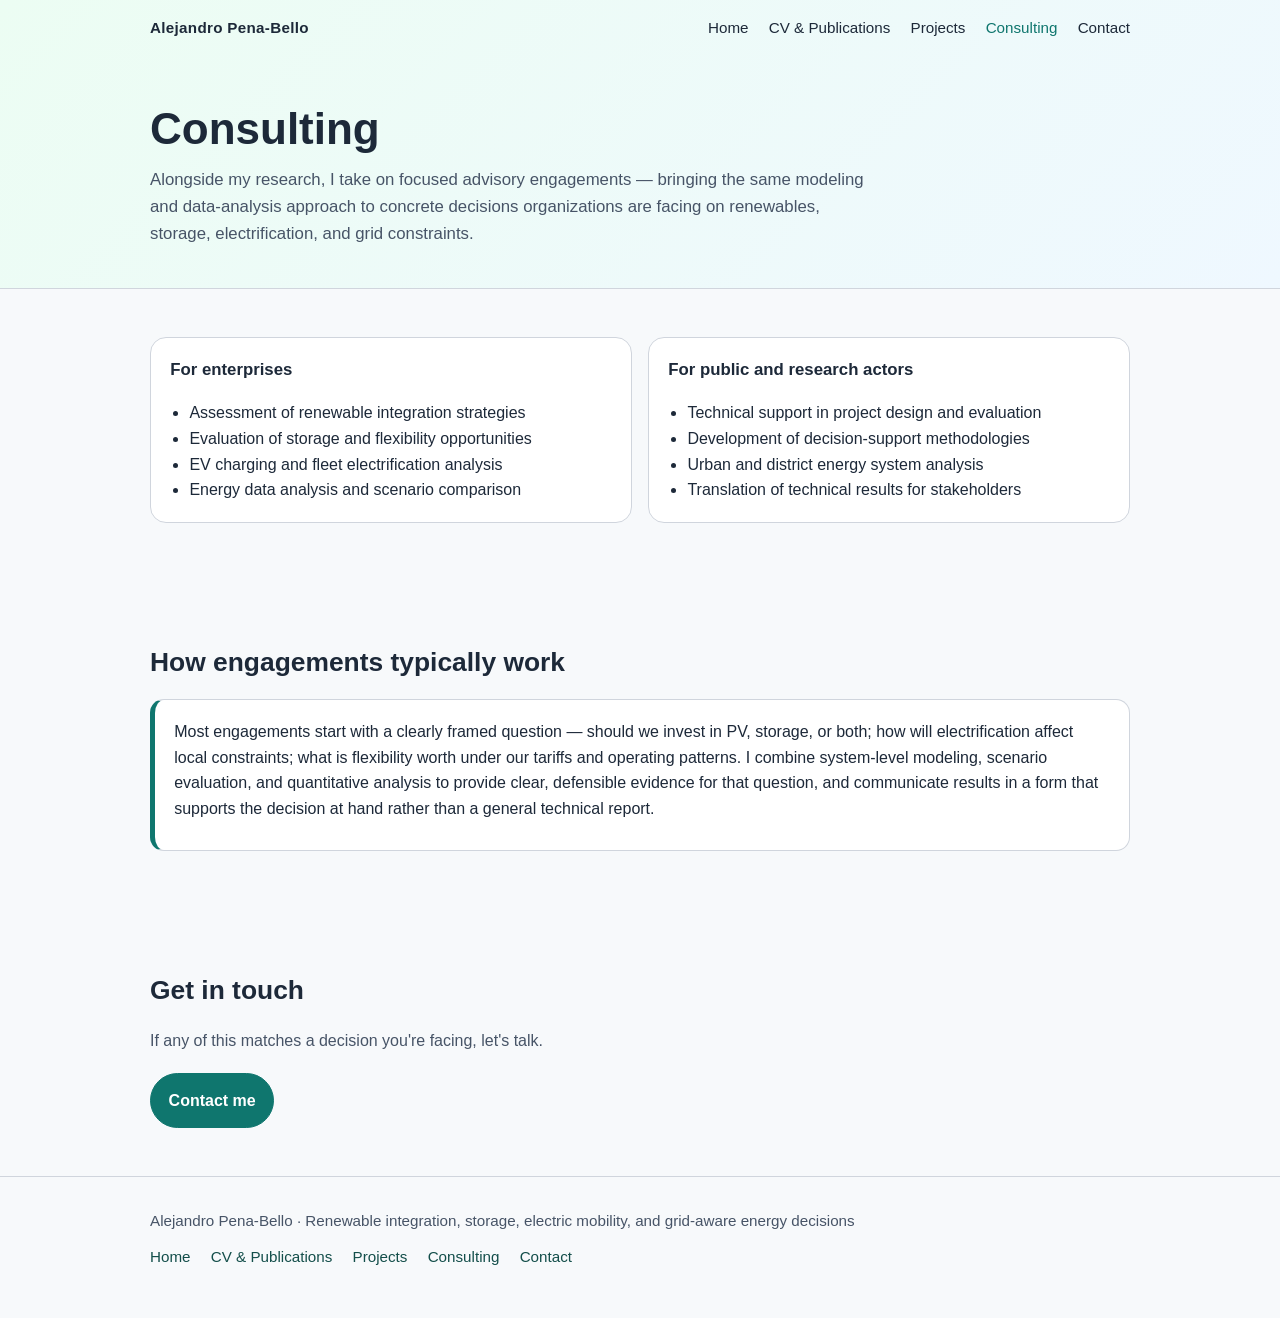
==== consulting.html @ 91a230e6 "Redesign site as multi-page researcher site with CV, projects, and consulting Splits the single home" ====
<!DOCTYPE html>
<html lang="en">
<head>
  <meta charset="UTF-8" />
  <meta name="viewport" content="width=device-width, initial-scale=1.0" />
  <title>Consulting | Alejandro Pena-Bello</title>
  <meta
    name="description"
    content="Advisory support on renewable integration, storage, EV charging, flexibility, and grid-aware energy decisions for enterprises and public actors."
  />
  <link rel="stylesheet" href="assets/styles.css" />
</head>
<body>
  <header>
    <div class="wrap">
      <nav>
        <a class="brand" href="index.html">Alejandro Pena-Bello</a>
        <div class="links">
          <a href="index.html">Home</a>
          <a href="cv.html">CV &amp; Publications</a>
          <a href="projects.html">Projects</a>
          <a href="consulting.html" class="active">Consulting</a>
          <a href="contact.html">Contact</a>
        </div>
      </nav>

      <div class="page-header">
        <h1>Consulting</h1>
        <p>
          Alongside my research, I take on focused advisory engagements &mdash; bringing the same
          modeling and data-analysis approach to concrete decisions organizations are facing on
          renewables, storage, electrification, and grid constraints.
        </p>
      </div>
    </div>
  </header>

  <main class="wrap">
    <section id="services">
      <div class="grid grid-2">
        <div class="card">
          <h3>For enterprises</h3>
          <ul>
            <li>Assessment of renewable integration strategies</li>
            <li>Evaluation of storage and flexibility opportunities</li>
            <li>EV charging and fleet electrification analysis</li>
            <li>Energy data analysis and scenario comparison</li>
          </ul>
        </div>
        <div class="card">
          <h3>For public and research actors</h3>
          <ul>
            <li>Technical support in project design and evaluation</li>
            <li>Development of decision-support methodologies</li>
            <li>Urban and district energy system analysis</li>
            <li>Translation of technical results for stakeholders</li>
          </ul>
        </div>
      </div>
    </section>

    <section id="approach">
      <h2>How engagements typically work</h2>
      <div class="highlight-box">
        <p>
          Most engagements start with a clearly framed question &mdash; should we invest in PV, storage,
          or both; how will electrification affect local constraints; what is flexibility worth under our
          tariffs and operating patterns. I combine system-level modeling, scenario evaluation, and
          quantitative analysis to provide clear, defensible evidence for that question, and communicate
          results in a form that supports the decision at hand rather than a general technical report.
        </p>
      </div>
    </section>

    <section id="cta">
      <h2>Get in touch</h2>
      <p class="intro">If any of this matches a decision you're facing, let's talk.</p>
      <div class="cta">
        <a class="btn primary" href="contact.html">Contact me</a>
      </div>
    </section>
  </main>

  <footer>
    <div class="wrap">
      <div>Alejandro Pena-Bello &middot; Renewable integration, storage, electric mobility, and grid-aware energy decisions</div>
      <div class="footer-nav">
        <a href="index.html">Home</a>
        <a href="cv.html">CV &amp; Publications</a>
        <a href="projects.html">Projects</a>
        <a href="consulting.html">Consulting</a>
        <a href="contact.html">Contact</a>
      </div>
    </div>
  </footer>
</body>
</html>
---- assets/styles.css ----
:root {
  --bg: #f7f9fb;
  --text: #1d2939;
  --muted: #475467;
  --line: #d0d5dd;
  --card: #ffffff;
  --accent: #0f766e;
  --accent-2: #134e4a;
  --max: 980px;
}
* { box-sizing: border-box; }
html { scroll-behavior: smooth; }
body {
  margin: 0;
  font-family: Arial, Helvetica, sans-serif;
  background: var(--bg);
  color: var(--text);
  line-height: 1.6;
}
.wrap {
  width: min(var(--max), calc(100% - 2rem));
  margin: 0 auto;
}
header {
  background: linear-gradient(135deg, #ecfdf3 0%, #eff8ff 100%);
  border-bottom: 1px solid var(--line);
}
nav {
  display: flex;
  justify-content: space-between;
  align-items: center;
  padding: 1rem 0;
  font-size: 0.95rem;
}
nav .links a {
  color: var(--text);
  text-decoration: none;
  margin-left: 1rem;
}
nav .links a:hover,
nav .links a.active {
  color: var(--accent);
}
.brand {
  font-weight: 700;
  letter-spacing: 0.02em;
  color: var(--text);
  text-decoration: none;
}

/* Home hero */
.hero {
  padding: 4.5rem 0 3.5rem;
}
.hero h1 {
  font-size: clamp(2rem, 5vw, 3.5rem);
  line-height: 1.1;
  margin: 0 0 1rem;
  max-width: 15ch;
}
.hero p {
  font-size: 1.1rem;
  max-width: 780px;
  color: var(--muted);
  margin: 0 0 1.5rem;
}

/* Subpage header (CV, Projects, Consulting, Contact) */
.page-header {
  padding: 3rem 0 2.5rem;
}
.page-header h1 {
  font-size: clamp(1.8rem, 4vw, 2.75rem);
  line-height: 1.15;
  margin: 0 0 0.75rem;
}
.page-header p {
  font-size: 1.05rem;
  max-width: 720px;
  color: var(--muted);
  margin: 0;
}

.cta {
  display: flex;
  gap: 0.9rem;
  flex-wrap: wrap;
}
.btn {
  display: inline-block;
  padding: 0.85rem 1.1rem;
  border-radius: 999px;
  text-decoration: none;
  border: 1px solid var(--accent);
  font-weight: 600;
  transition: 0.2s ease;
  cursor: pointer;
  font-size: 1rem;
  font-family: inherit;
}
.btn.primary {
  background: var(--accent);
  color: white;
}
.btn.primary:hover {
  background: var(--accent-2);
  border-color: var(--accent-2);
}
.btn.secondary {
  color: var(--accent-2);
  background: transparent;
}
.btn.secondary:hover {
  background: #ecfdf3;
}

section {
  padding: 3rem 0;
}
h2 {
  font-size: 1.65rem;
  margin-bottom: 1rem;
}
.intro {
  max-width: 760px;
  color: var(--muted);
  margin-bottom: 1.25rem;
}
.grid {
  display: grid;
  gap: 1rem;
}
.grid-3 {
  grid-template-columns: repeat(auto-fit, minmax(230px, 1fr));
}
.grid-2 {
  grid-template-columns: repeat(auto-fit, minmax(280px, 1fr));
}
.card {
  background: var(--card);
  border: 1px solid var(--line);
  border-radius: 16px;
  padding: 1.2rem;
}
.card h3 {
  margin-top: 0;
  font-size: 1.05rem;
}
.small {
  color: var(--muted);
  font-size: 0.95rem;
}
ul {
  padding-left: 1.2rem;
  margin: 0.6rem 0 0;
}
.project {
  padding-bottom: 1rem;
  border-bottom: 1px solid var(--line);
  margin-bottom: 1rem;
}
.project:last-child {
  border-bottom: none;
  margin-bottom: 0;
  padding-bottom: 0;
}
.highlight-box {
  background: #ffffff;
  border: 1px solid var(--line);
  border-left: 5px solid var(--accent);
  border-radius: 14px;
  padding: 1.2rem 1.2rem 1rem;
}
.highlight-box p {
  margin-top: 0;
  margin-bottom: 0.8rem;
}
.contact-list a,
.project a,
.card a,
footer a {
  color: var(--accent-2);
  text-decoration: none;
}
.contact-list a:hover,
.project a:hover,
.card a:hover,
footer a:hover {
  text-decoration: underline;
}

/* Links row (ORCID, Scholar, GitHub, LinkedIn) */
.links-row {
  display: flex;
  flex-wrap: wrap;
  gap: 0.6rem;
  margin: 1.25rem 0 0;
}
.pill {
  display: inline-block;
  padding: 0.45rem 0.9rem;
  border-radius: 999px;
  border: 1px solid var(--line);
  background: #ffffff;
  color: var(--accent-2);
  text-decoration: none;
  font-size: 0.9rem;
  font-weight: 600;
}
.pill:hover {
  border-color: var(--accent);
  background: #ecfdf3;
  text-decoration: none;
}

/* CV timeline entries */
.entry {
  margin-bottom: 1.5rem;
}
.entry:last-child {
  margin-bottom: 0;
}
.entry-head {
  display: flex;
  justify-content: space-between;
  gap: 1rem;
  flex-wrap: wrap;
  align-items: baseline;
  margin-bottom: 0.2rem;
}
.entry-head h3 {
  margin: 0;
  font-size: 1.05rem;
}
.entry-org {
  color: var(--muted);
  font-size: 0.92rem;
  white-space: nowrap;
}
.entry-date {
  color: var(--muted);
  font-size: 0.88rem;
  margin: 0 0 0.4rem;
}

/* Publications list */
.pub-list {
  list-style: none;
  padding: 0;
  margin: 0;
}
.pub-item {
  padding: 0.85rem 0;
  border-bottom: 1px solid var(--line);
}
.pub-item:last-child {
  border-bottom: none;
}
.pub-title {
  font-weight: 600;
  margin: 0 0 0.2rem;
}
.pub-meta {
  color: var(--muted);
  font-size: 0.9rem;
}

/* Project cards */
.badge {
  display: inline-block;
  padding: 0.2rem 0.6rem;
  border-radius: 999px;
  background: #eff8ff;
  border: 1px solid var(--line);
  color: var(--muted);
  font-size: 0.78rem;
  font-weight: 600;
  margin-bottom: 0.6rem;
}
.tech-tags {
  display: flex;
  flex-wrap: wrap;
  gap: 0.4rem;
  margin: 0.8rem 0;
}
.tech-tags span {
  background: #f2f4f7;
  border-radius: 6px;
  padding: 0.2rem 0.5rem;
  font-size: 0.8rem;
  color: var(--muted);
}
.project-card .cta {
  margin-top: 0.9rem;
}

/* Contact form */
form.contact-form {
  display: grid;
  gap: 1rem;
  max-width: 560px;
}
form.contact-form label {
  display: block;
  font-weight: 600;
  font-size: 0.9rem;
  margin-bottom: 0.35rem;
}
form.contact-form input,
form.contact-form textarea {
  width: 100%;
  padding: 0.7rem 0.85rem;
  border: 1px solid var(--line);
  border-radius: 10px;
  font: inherit;
  color: var(--text);
  background: #ffffff;
}
form.contact-form input:focus,
form.contact-form textarea:focus {
  outline: 2px solid var(--accent);
  outline-offset: 1px;
}
form.contact-form textarea {
  resize: vertical;
  min-height: 140px;
}
.form-note {
  color: var(--muted);
  font-size: 0.88rem;
  margin-top: 0.5rem;
}

footer {
  border-top: 1px solid var(--line);
  padding: 2rem 0 3rem;
  color: var(--muted);
  font-size: 0.95rem;
}
footer .footer-nav {
  margin-top: 0.75rem;
}
footer .footer-nav a {
  margin-right: 1rem;
}

@media (max-width: 640px) {
  nav {
    flex-direction: column;
    align-items: flex-start;
    gap: 0.5rem;
  }
  nav .links a {
    margin-left: 0;
    margin-right: 1rem;
  }
  .entry-head {
    flex-direction: column;
    gap: 0.15rem;
  }
}
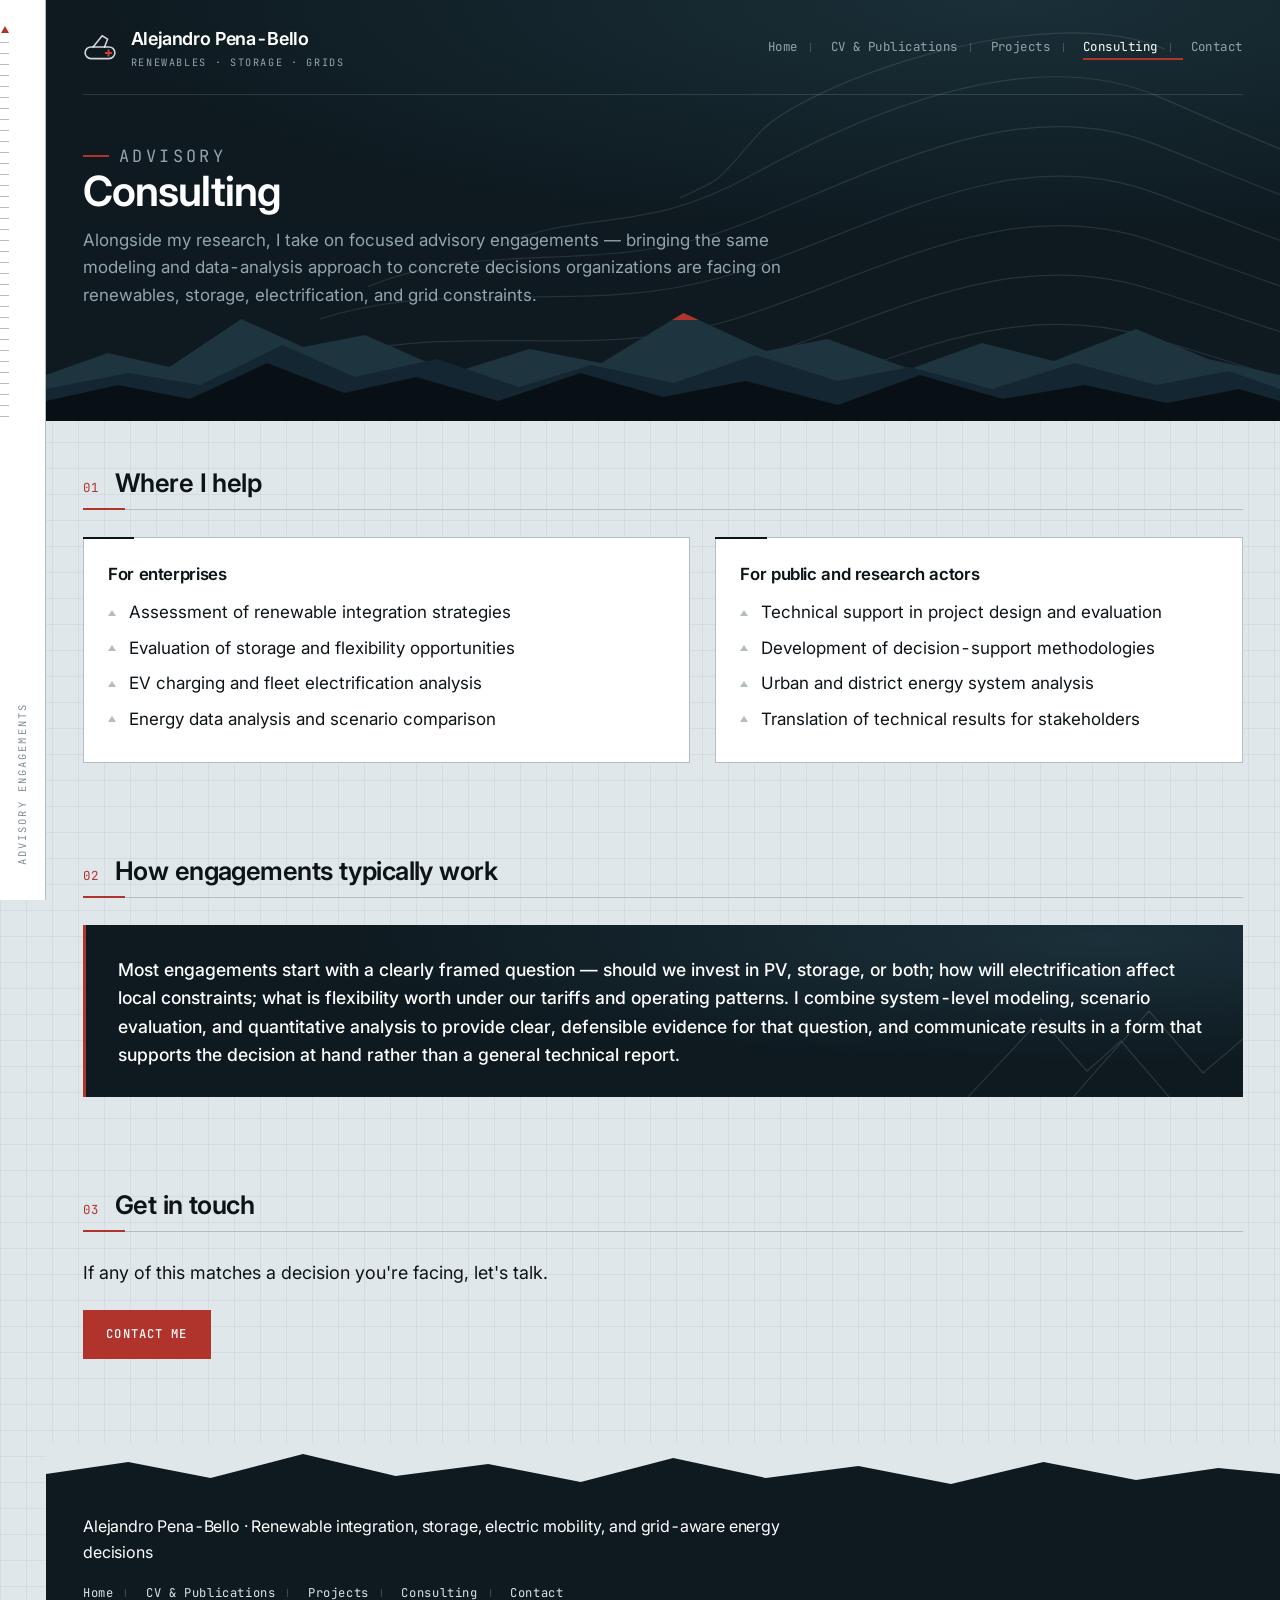
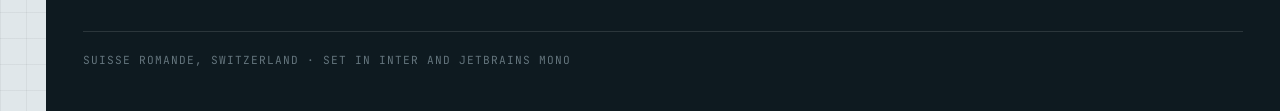
==== commit 53f962d9: "Add folded-tool favicon and document the design system Draw the Swiss army knife brand mark as a fil" ====
--- a/consulting.html
+++ b/consulting.html
@@ -8,13 +8,31 @@
     name="description"
     content="Advisory support on renewable integration, storage, EV charging, flexibility, and grid-aware energy decisions for enterprises and public actors."
   />
+  <link rel="icon" type="image/svg+xml" href="assets/favicon.svg" />
+  <link rel="apple-touch-icon" href="assets/favicon.svg" />
+  <meta name="theme-color" content="#0e1a20" />
+  <link rel="preconnect" href="https://fonts.googleapis.com" />
+  <link rel="preconnect" href="https://fonts.gstatic.com" crossorigin />
+  <link href="https://fonts.googleapis.com/css2?family=Inter:wght@400;500;600;700&family=JetBrains+Mono:wght@400;500&display=swap" rel="stylesheet" />
   <link rel="stylesheet" href="assets/styles.css" />
 </head>
 <body>
+  <div class="rail" aria-hidden="true"><span>Advisory engagements</span></div>
+
   <header>
     <div class="wrap">
       <nav>
-        <a class="brand" href="index.html">Alejandro Pena-Bello</a>
+        <a class="brand" href="index.html">
+          <svg class="mark" viewBox="0 0 32 32" aria-hidden="true" focusable="false">
+            <rect x="2" y="15" width="28" height="11" rx="5.5" />
+            <path d="M9.5 15 18 4.5l5.2 3.1L20.3 15" />
+            <path class="mark-cross" d="M24 18.1v5.2M21.4 20.7h5.2" />
+          </svg>
+          <span class="brand-text">
+            <span class="brand-name">Alejandro Pena-Bello</span>
+            <span class="brand-tag">Renewables &middot; Storage &middot; Grids</span>
+          </span>
+        </a>
         <div class="links">
           <a href="index.html">Home</a>
           <a href="cv.html">CV &amp; Publications</a>
@@ -25,6 +43,7 @@
       </nav>
 
       <div class="page-header">
+        <p class="eyebrow">Advisory</p>
         <h1>Consulting</h1>
         <p>
           Alongside my research, I take on focused advisory engagements &mdash; bringing the same
@@ -37,6 +56,10 @@
 
   <main class="wrap">
     <section id="services">
+      <div class="section-head">
+        <span class="section-num">01</span>
+        <h2>Where I help</h2>
+      </div>
       <div class="grid grid-2">
         <div class="card">
           <h3>For enterprises</h3>
@@ -60,7 +83,10 @@
     </section>
 
     <section id="approach">
-      <h2>How engagements typically work</h2>
+      <div class="section-head">
+        <span class="section-num">02</span>
+        <h2>How engagements typically work</h2>
+      </div>
       <div class="highlight-box">
         <p>
           Most engagements start with a clearly framed question &mdash; should we invest in PV, storage,
@@ -73,8 +99,11 @@
     </section>
 
     <section id="cta">
-      <h2>Get in touch</h2>
-      <p class="intro">If any of this matches a decision you're facing, let's talk.</p>
+      <div class="section-head">
+        <span class="section-num">03</span>
+        <h2>Get in touch</h2>
+      </div>
+      <p class="lede">If any of this matches a decision you're facing, let's talk.</p>
       <div class="cta">
         <a class="btn primary" href="contact.html">Contact me</a>
       </div>
@@ -91,6 +120,7 @@
         <a href="consulting.html">Consulting</a>
         <a href="contact.html">Contact</a>
       </div>
+      <div class="colophon">Suisse romande, Switzerland &middot; Set in Inter and JetBrains Mono</div>
     </div>
   </footer>
 </body>
--- a/assets/styles.css
+++ b/assets/styles.css
@@ -1,224 +1,713 @@
+/* ---------------------------------------------------------------
+   Alejandro Pena-Bello — Swiss-engineering identity
+   Alpine night masthead with a ridgeline, graph-paper ground,
+   document sheets, and a single red signal used sparingly.
+----------------------------------------------------------------- */
+
 :root {
-  --bg: #f7f9fb;
-  --text: #1d2939;
-  --muted: #475467;
-  --line: #d0d5dd;
-  --card: #ffffff;
-  --accent: #0f766e;
-  --accent-2: #134e4a;
-  --max: 980px;
-}
+  --night: #0e1a20;
+  --night-2: #16262e;
+  --night-3: #091116;
+  --ground: #e0e7ea;
+  --panel: #ffffff;
+  --panel-alt: #d5dee2;
+  --ink: #0d1418;
+  --ink-soft: #55636b;
+  --ink-faint: #808f97;
+  --line: #d5dcdf;
+  --line-strong: #b3bec4;
+  --slate: #1d4e5c;
+  --slate-deep: #123844;
+  --slate-tint: #e0ebee;
+  --red: #b0342c;
+  --red-deep: #8c2620;
+  --red-bright: #c9403a;
+  --on-night: #dbe4e8;
+  --on-night-soft: #93a5ad;
+  --max: 1160px;
+  --measure: 68ch;
+  --sans: "Inter", "Helvetica Neue", "Segoe UI", Arial, sans-serif;
+  --mono: "JetBrains Mono", "IBM Plex Mono", Consolas, monospace;
+  --rail-w: 46px;
+  --grid: 26px;
+}
+
 * { box-sizing: border-box; }
 html { scroll-behavior: smooth; }
+
 body {
   margin: 0;
-  font-family: Arial, Helvetica, sans-serif;
-  background: var(--bg);
-  color: var(--text);
+  font-family: var(--sans);
+  background-color: var(--ground);
+  /* graph paper: engineering drawing ground */
+  background-image:
+    linear-gradient(to right, rgba(13, 20, 24, 0.05) 1px, transparent 1px),
+    linear-gradient(to bottom, rgba(13, 20, 24, 0.05) 1px, transparent 1px);
+  background-size: var(--grid) var(--grid);
+  color: var(--ink);
+  line-height: 1.62;
+  font-size: 17px;
+  -webkit-font-smoothing: antialiased;
+  font-feature-settings: "tnum" 1;
+}
+
+::selection { background: var(--red); color: #fff; }
+
+a { color: var(--slate); }
+
+.wrap {
+  width: min(var(--max), calc(100% - 2.5rem));
+  margin: 0 auto;
+}
+
+/* ---------- decorative fixed rail ---------- */
+.rail { display: none; }
+@media (min-width: 980px) {
+  .rail {
+    display: flex;
+    align-items: flex-end;
+    justify-content: center;
+    position: fixed;
+    top: 0;
+    left: 0;
+    width: var(--rail-w);
+    height: 100vh;
+    border-right: 1px solid var(--line-strong);
+    background: var(--panel);
+    z-index: 40;
+    padding-bottom: 2.2rem;
+  }
+  .rail span {
+    writing-mode: vertical-rl;
+    transform: rotate(180deg);
+    font-family: var(--mono);
+    font-size: 0.66rem;
+    letter-spacing: 0.2em;
+    text-transform: uppercase;
+    color: var(--ink-faint);
+    white-space: nowrap;
+  }
+  /* altitude ticks: a survey staff running up the rail */
+  .rail::before {
+    content: "";
+    position: absolute;
+    top: 2.6rem;
+    left: 0;
+    width: 9px;
+    height: 42vh;
+    background-image: linear-gradient(to bottom, var(--line-strong) 1px, transparent 1px);
+    background-size: 100% 11px;
+  }
+  /* the summit mark at the top of the scale */
+  .rail::after {
+    content: "";
+    position: absolute;
+    top: 1.6rem;
+    left: 1px;
+    width: 0;
+    height: 0;
+    border-left: 4px solid transparent;
+    border-right: 4px solid transparent;
+    border-bottom: 7px solid var(--red);
+  }
+  body { margin-left: var(--rail-w); }
+}
+
+/* ---------- headings & type primitives ---------- */
+h1, h2, h3 {
+  font-family: var(--sans);
+  font-weight: 620;
+  color: var(--ink);
+  letter-spacing: -0.022em;
+}
+h1 { line-height: 1.02; }
+h2 { line-height: 1.14; }
+
+.eyebrow {
+  font-family: var(--mono);
+  font-size: 0.72rem;
+  letter-spacing: 0.2em;
+  text-transform: uppercase;
+  color: var(--ink-faint);
+  margin: 0 0 1rem;
+  display: flex;
+  align-items: center;
+  gap: 0.65rem;
+}
+.eyebrow::before {
+  content: "";
+  display: inline-block;
+  width: 1.6rem;
+  height: 2px;
+  background: var(--red);
+}
+
+.section-head {
+  display: flex;
+  align-items: baseline;
+  gap: 1rem;
+  border-bottom: 1px solid var(--line-strong);
+  padding-bottom: 0.7rem;
+  margin-bottom: 1.7rem;
+  position: relative;
+}
+/* red tick riding the section rule */
+.section-head::after {
+  content: "";
+  position: absolute;
+  left: 0;
+  bottom: -1px;
+  width: 2.6rem;
+  height: 2px;
+  background: var(--red);
+}
+.section-head h2 { margin: 0; font-size: 1.6rem; }
+.section-num {
+  font-family: var(--mono);
+  font-size: 0.78rem;
+  color: var(--red);
+  letter-spacing: 0.08em;
+}
+
+.intro, .lede {
+  max-width: var(--measure);
+  color: var(--ink-soft);
+  margin-bottom: 1.4rem;
+}
+.lede {
+  font-size: 1.12rem;
   line-height: 1.6;
-}
-.wrap {
-  width: min(var(--max), calc(100% - 2rem));
-  margin: 0 auto;
-}
+  color: var(--ink);
+  font-weight: 400;
+}
+
+.dropcap::first-letter {
+  font-size: 2.9rem;
+  font-weight: 640;
+  float: left;
+  line-height: 0.82;
+  margin: 0.1em 0.12em 0 0;
+  color: var(--red);
+  letter-spacing: -0.03em;
+}
+
+/* =================================================================
+   MASTHEAD — alpine night, contours, ridgeline
+   ================================================================= */
 header {
-  background: linear-gradient(135deg, #ecfdf3 0%, #eff8ff 100%);
-  border-bottom: 1px solid var(--line);
-}
+  position: relative;
+  isolation: isolate;
+  background: var(--night);
+  background-image: radial-gradient(120% 90% at 78% 0%, #1a2f38 0%, var(--night) 62%);
+  color: var(--on-night);
+  overflow: hidden;
+  padding-bottom: 5rem;
+}
+/* survey contours drifting through the sky */
+header::before {
+  content: "";
+  position: absolute;
+  inset: 0;
+  z-index: 0;
+  pointer-events: none;
+  background-image: url("data:image/svg+xml,%3Csvg xmlns='http://www.w3.org/2000/svg' width='900' height='440' viewBox='0 0 900 440'%3E%3Cg fill='none' stroke='%23ffffff' stroke-width='1' stroke-opacity='0.10'%3E%3Cpath d='M-20 400C120 356 210 402 330 372S560 268 690 306 880 372 920 350'/%3E%3Cpath d='M-20 366C110 320 214 366 336 332S566 226 692 266 882 336 920 314'/%3E%3Cpath d='M-20 332C104 286 218 330 342 292S572 184 694 226 884 300 920 278'/%3E%3Cpath d='M-20 298C100 250 222 294 348 252S578 142 696 186 886 264 920 242'/%3E%3Cpath d='M40 264C140 222 236 258 352 212S584 100 698 146 888 228 920 206'/%3E%3Cpath d='M150 230C220 198 268 222 358 172S590 58 700 106 890 192 920 170'/%3E%3Cpath d='M300 190C340 172 330 176 366 136S600 22 704 66'/%3E%3C/g%3E%3C/svg%3E");
+  background-position: right -120px top -30px;
+  background-repeat: no-repeat;
+  background-size: 1080px auto;
+}
+/* the ridgeline: two ranges, near one darker, one red summit beacon */
+header::after {
+  content: "";
+  position: absolute;
+  left: 0;
+  right: 0;
+  bottom: 0;
+  height: 132px;
+  z-index: 1;
+  pointer-events: none;
+  background-image: url("data:image/svg+xml,%3Csvg xmlns='http://www.w3.org/2000/svg' width='1200' height='132' viewBox='0 0 1200 132' preserveAspectRatio='none'%3E%3Cpath fill='%231e343f' d='M0 86 60 64 120 78 190 30 250 58 310 46 395 84 470 60 540 74 620 24 700 62 760 50 840 80 910 54 980 72 1060 40 1130 70 1200 86V132H0Z'/%3E%3Cpath fill='%23b0342c' d='M620 24 634.7 31H608.8Z'/%3E%3Cpath fill='%23142631' d='M0 100 80 84 150 96 230 56 300 88 380 70 460 98 530 76 610 94 690 66 770 92 840 78 920 100 1000 74 1080 96 1150 82 1200 100V132H0Z'/%3E%3Cpath fill='%23081015' d='M0 112 70 96 140 110 215 74 290 104 360 88 440 112 520 84 600 108 680 92 770 116 850 86 930 110 1010 96 1090 114 1160 100 1200 112V132H0Z'/%3E%3C/svg%3E");
+  background-repeat: no-repeat;
+  background-position: left bottom;
+  background-size: 100% 132px;
+}
+header > .wrap { position: relative; z-index: 2; }
+
+header h1, header h2, header h3 { color: #fff; }
+header .eyebrow { color: var(--on-night-soft); }
+header .lede { color: var(--on-night); }
+header .page-header p { color: var(--on-night-soft); }
+
 nav {
   display: flex;
   justify-content: space-between;
   align-items: center;
-  padding: 1rem 0;
-  font-size: 0.95rem;
+  flex-wrap: wrap;
+  gap: 1rem;
+  padding: 1.5rem 0 1.4rem;
+  border-bottom: 1px solid rgba(255, 255, 255, 0.13);
+}
+.brand {
+  text-decoration: none;
+  color: #fff;
+  display: flex;
+  align-items: center;
+  gap: 0.85rem;
+}
+.brand-text { display: flex; flex-direction: column; gap: 0.1rem; }
+.brand-name {
+  font-size: 1.12rem;
+  font-weight: 620;
+  letter-spacing: -0.02em;
+}
+.brand-tag {
+  font-family: var(--mono);
+  font-size: 0.64rem;
+  letter-spacing: 0.16em;
+  text-transform: uppercase;
+  color: var(--on-night-soft);
+}
+
+/* the folded-tool mark */
+.mark {
+  width: 34px;
+  height: 34px;
+  flex: none;
+  fill: none;
+  stroke: rgba(255, 255, 255, 0.82);
+  stroke-width: 1.5;
+  stroke-linecap: round;
+  stroke-linejoin: round;
+  transition: transform 0.3s cubic-bezier(0.2, 0.8, 0.3, 1), stroke 0.2s ease;
+}
+.mark .mark-cross { stroke: var(--red-bright); stroke-width: 1.9; }
+.brand:hover .mark { stroke: #fff; transform: rotate(-8deg) scale(1.04); }
+
+nav .links {
+  font-family: var(--mono);
+  font-size: 0.78rem;
+  letter-spacing: 0.04em;
 }
 nav .links a {
-  color: var(--text);
+  color: var(--on-night-soft);
   text-decoration: none;
-  margin-left: 1rem;
-}
-nav .links a:hover,
+  padding: 0.15rem 0;
+  border-bottom: 2px solid transparent;
+  transition: color 0.15s ease, border-color 0.15s ease;
+}
+nav .links a:not(:last-child)::after {
+  content: "";
+  display: inline-block;
+  width: 1px;
+  height: 0.7em;
+  background: rgba(255, 255, 255, 0.2);
+  margin: 0 0.75rem -0.05em;
+}
+nav .links a:hover { color: #fff; }
 nav .links a.active {
-  color: var(--accent);
-}
-.brand {
-  font-weight: 700;
-  letter-spacing: 0.02em;
-  color: var(--text);
+  color: #fff;
+  border-bottom-color: var(--red);
+}
+
+/* ---------- home hero ---------- */
+.hero {
+  padding: 3.6rem 0 2.4rem;
+  display: grid;
+  grid-template-columns: 1fr;
+  gap: 2.5rem;
+  align-items: start;
+}
+@media (min-width: 860px) {
+  .hero { grid-template-columns: 1.55fr 0.9fr; }
+}
+.hero h1 {
+  font-size: clamp(2.15rem, 4.8vw, 3.3rem);
+  margin: 0 0 1.1rem;
+  max-width: 17ch;
+}
+.hero-main .lede { margin-bottom: 1.9rem; }
+
+/* instrument panel on the night ground */
+.hero-aside {
+  position: relative;
+  background: rgba(255, 255, 255, 0.045);
+  border: 1px solid rgba(255, 255, 255, 0.16);
+  padding: 1.6rem 1.6rem 1.4rem;
+  backdrop-filter: blur(2px);
+}
+.hero-aside::before,
+.hero-aside::after {
+  content: "";
+  position: absolute;
+  width: 11px;
+  height: 11px;
+  border: 1px solid var(--red);
+}
+.hero-aside::before { top: -6px; left: -6px; border-right: none; border-bottom: none; }
+.hero-aside::after { bottom: -6px; right: -6px; border-left: none; border-top: none; }
+
+/* the pin is a survey crosshair */
+.pin {
+  position: absolute;
+  top: -9px;
+  right: 1.5rem;
+  width: 18px;
+  height: 18px;
+  border: 1px solid rgba(255, 255, 255, 0.35);
+  border-radius: 50%;
+  background: var(--night);
+}
+.pin::before,
+.pin::after {
+  content: "";
+  position: absolute;
+  background: rgba(255, 255, 255, 0.5);
+}
+.pin::before { left: 50%; top: 2px; bottom: 2px; width: 1px; transform: translateX(-50%); }
+.pin::after { top: 50%; left: 2px; right: 2px; height: 1px; transform: translateY(-50%); }
+
+.hero-aside h2 {
+  font-family: var(--mono);
+  font-size: 0.68rem;
+  letter-spacing: 0.18em;
+  text-transform: uppercase;
+  color: var(--on-night-soft) !important;
+  margin: 0 0 1.1rem;
+  font-weight: 500;
+}
+.hero-aside dl { margin: 0; }
+.hero-aside dl > div {
+  border-top: 1px solid rgba(255, 255, 255, 0.12);
+  padding: 0.7rem 0;
+}
+.hero-aside dl > div:first-of-type { border-top: none; padding-top: 0; }
+.hero-aside dt {
+  font-family: var(--mono);
+  font-size: 0.64rem;
+  letter-spacing: 0.11em;
+  text-transform: uppercase;
+  color: var(--on-night-soft);
+  margin: 0 0 0.25rem;
+}
+.hero-aside dd {
+  margin: 0;
+  font-size: 0.94rem;
+  color: #fff;
+}
+.aside-link {
+  display: inline-block;
+  margin-top: 1.2rem;
+  font-family: var(--mono);
+  font-size: 0.72rem;
+  letter-spacing: 0.06em;
+  color: #fff;
   text-decoration: none;
-}
-
-/* Home hero */
-.hero {
-  padding: 4.5rem 0 3.5rem;
-}
-.hero h1 {
-  font-size: clamp(2rem, 5vw, 3.5rem);
-  line-height: 1.1;
-  margin: 0 0 1rem;
-  max-width: 15ch;
-}
-.hero p {
-  font-size: 1.1rem;
-  max-width: 780px;
-  color: var(--muted);
-  margin: 0 0 1.5rem;
-}
-
-/* Subpage header (CV, Projects, Consulting, Contact) */
-.page-header {
-  padding: 3rem 0 2.5rem;
-}
+  border-bottom: 1px solid var(--red);
+  transition: color 0.15s ease;
+}
+.aside-link:hover { color: var(--red-bright); }
+
+/* ---------- subpage headers ---------- */
+.page-header { padding: 3rem 0 2rem; max-width: 46rem; }
 .page-header h1 {
-  font-size: clamp(1.8rem, 4vw, 2.75rem);
-  line-height: 1.15;
-  margin: 0 0 0.75rem;
+  font-size: clamp(1.95rem, 4.2vw, 2.6rem);
+  margin: 0 0 0.9rem;
 }
 .page-header p {
-  font-size: 1.05rem;
-  max-width: 720px;
-  color: var(--muted);
+  font-size: 1.06rem;
+  max-width: var(--measure);
   margin: 0;
 }
 
-.cta {
-  display: flex;
-  gap: 0.9rem;
-  flex-wrap: wrap;
-}
-.btn {
-  display: inline-block;
-  padding: 0.85rem 1.1rem;
-  border-radius: 999px;
-  text-decoration: none;
-  border: 1px solid var(--accent);
-  font-weight: 600;
-  transition: 0.2s ease;
-  cursor: pointer;
-  font-size: 1rem;
-  font-family: inherit;
-}
-.btn.primary {
-  background: var(--accent);
-  color: white;
-}
-.btn.primary:hover {
-  background: var(--accent-2);
-  border-color: var(--accent-2);
-}
-.btn.secondary {
-  color: var(--accent-2);
-  background: transparent;
-}
-.btn.secondary:hover {
-  background: #ecfdf3;
-}
-
-section {
-  padding: 3rem 0;
-}
-h2 {
-  font-size: 1.65rem;
-  margin-bottom: 1rem;
-}
-.intro {
-  max-width: 760px;
-  color: var(--muted);
-  margin-bottom: 1.25rem;
-}
-.grid {
-  display: grid;
-  gap: 1rem;
-}
-.grid-3 {
-  grid-template-columns: repeat(auto-fit, minmax(230px, 1fr));
-}
-.grid-2 {
-  grid-template-columns: repeat(auto-fit, minmax(280px, 1fr));
-}
-.card {
-  background: var(--card);
-  border: 1px solid var(--line);
-  border-radius: 16px;
-  padding: 1.2rem;
-}
-.card h3 {
-  margin-top: 0;
-  font-size: 1.05rem;
-}
-.small {
-  color: var(--muted);
-  font-size: 0.95rem;
-}
-ul {
-  padding-left: 1.2rem;
-  margin: 0.6rem 0 0;
-}
-.project {
-  padding-bottom: 1rem;
-  border-bottom: 1px solid var(--line);
-  margin-bottom: 1rem;
-}
-.project:last-child {
-  border-bottom: none;
-  margin-bottom: 0;
-  padding-bottom: 0;
-}
-.highlight-box {
-  background: #ffffff;
-  border: 1px solid var(--line);
-  border-left: 5px solid var(--accent);
-  border-radius: 14px;
-  padding: 1.2rem 1.2rem 1rem;
-}
-.highlight-box p {
-  margin-top: 0;
-  margin-bottom: 0.8rem;
-}
-.contact-list a,
-.project a,
-.card a,
-footer a {
-  color: var(--accent-2);
-  text-decoration: none;
-}
-.contact-list a:hover,
-.project a:hover,
-.card a:hover,
-footer a:hover {
-  text-decoration: underline;
-}
-
-/* Links row (ORCID, Scholar, GitHub, LinkedIn) */
+/* links row / tag pills */
 .links-row {
   display: flex;
   flex-wrap: wrap;
   gap: 0.6rem;
-  margin: 1.25rem 0 0;
+  margin: 1.4rem 0 0;
 }
 .pill {
   display: inline-block;
-  padding: 0.45rem 0.9rem;
-  border-radius: 999px;
-  border: 1px solid var(--line);
-  background: #ffffff;
-  color: var(--accent-2);
+  padding: 0.35rem 0.75rem;
+  border: 1px solid var(--line-strong);
+  background: var(--panel);
+  color: var(--ink-soft);
   text-decoration: none;
-  font-size: 0.9rem;
-  font-weight: 600;
+  font-family: var(--mono);
+  font-size: 0.72rem;
+  letter-spacing: 0.07em;
+  text-transform: uppercase;
+  transition: border-color 0.15s ease, color 0.15s ease, transform 0.15s ease;
 }
 .pill:hover {
-  border-color: var(--accent);
-  background: #ecfdf3;
+  border-color: var(--red);
+  color: var(--red);
+  transform: translateY(-1px);
+}
+header .pill {
+  background: rgba(255, 255, 255, 0.05);
+  border-color: rgba(255, 255, 255, 0.24);
+  color: var(--on-night);
+}
+header .pill:hover { border-color: var(--red-bright); color: #fff; }
+
+/* ---------- buttons ---------- */
+.cta { display: flex; gap: 1.2rem; flex-wrap: wrap; align-items: center; }
+.btn {
+  display: inline-block;
   text-decoration: none;
-}
-
-/* CV timeline entries */
+  font-family: var(--mono);
+  font-size: 0.76rem;
+  letter-spacing: 0.09em;
+  text-transform: uppercase;
+  cursor: pointer;
+  font-weight: 500;
+  transition: background-color 0.18s ease, color 0.18s ease, border-color 0.18s ease, transform 0.18s ease;
+  border-radius: 0;
+}
+.btn.primary {
+  background: var(--red);
+  color: #fff;
+  border: 1px solid var(--red);
+  padding: 0.85rem 1.4rem;
+}
+.btn.primary:hover {
+  background: var(--red-deep);
+  border-color: var(--red-deep);
+  transform: translateY(-2px);
+}
+.btn.secondary {
+  background: transparent;
+  color: var(--ink);
+  border: none;
+  border-bottom: 1px solid var(--line-strong);
+  padding: 0.4rem 0.05rem;
+}
+.btn.secondary:hover {
+  color: var(--red);
+  border-color: var(--red);
+  transform: translateX(3px);
+}
+header .btn.secondary {
+  color: #fff;
+  border-bottom-color: rgba(255, 255, 255, 0.35);
+}
+header .btn.secondary:hover { color: #fff; border-bottom-color: var(--red-bright); }
+
+/* ---------- sections & layout ---------- */
+section { padding: 2.9rem 0; }
+main { padding-bottom: 1.4rem; }
+
+.grid { display: grid; gap: 1.6rem; align-items: start; }
+.grid-2 { grid-template-columns: 1fr; }
+.grid-3 { grid-template-columns: 1fr; }
+@media (min-width: 700px) {
+  .grid-2 { grid-template-columns: 1.15fr 1fr; }
+  .grid-3 { grid-template-columns: repeat(3, 1fr); }
+}
+
+/* cards are document sheets on the graph-paper ground */
+.card {
+  position: relative;
+  background: var(--panel);
+  border: 1px solid var(--line-strong);
+  border-radius: 0;
+  padding: 1.4rem 1.5rem 1.3rem;
+  transition: transform 0.2s ease, box-shadow 0.2s ease, border-color 0.2s ease;
+}
+.card::before {
+  content: "";
+  position: absolute;
+  top: -1px;
+  left: -1px;
+  width: 3.2rem;
+  height: 2px;
+  background: var(--ink);
+  transition: background-color 0.2s ease, width 0.25s ease;
+}
+.card:hover {
+  transform: translateY(-2px);
+  box-shadow: 0 6px 18px rgba(13, 20, 24, 0.08);
+  border-color: var(--line-strong);
+}
+.card:hover::before { background: var(--red); width: 5.4rem; }
+.card h3 { margin: 0 0 0.5rem; font-size: 1.05rem; }
+.small { color: var(--ink-soft); font-size: 0.94rem; }
+
+/* peak markers instead of bullets */
+ul {
+  list-style: none;
+  padding-left: 0;
+  margin: 0.7rem 0 0;
+}
+ul li {
+  position: relative;
+  padding-left: 1.3rem;
+  margin-bottom: 0.5rem;
+}
+ul li::before {
+  content: "";
+  position: absolute;
+  left: 0;
+  top: 0.62em;
+  width: 0;
+  height: 0;
+  border-left: 4px solid transparent;
+  border-right: 4px solid transparent;
+  border-bottom: 6px solid var(--line-strong);
+}
+
+.project {
+  padding-bottom: 1.3rem;
+  border-bottom: 1px solid var(--line);
+  margin-bottom: 1.3rem;
+}
+.project:last-child { border-bottom: none; margin-bottom: 0; padding-bottom: 0; }
+.project h3 { font-size: 1.05rem; margin-bottom: 0.4rem; }
+.project p { max-width: 58rem; }
+
+/* ---------- the toolkit: tools hinged off one pivot ---------- */
+.toolkit {
+  position: relative;
+  display: grid;
+  gap: 0;
+  background: var(--panel);
+  border: 1px solid var(--line-strong);
+  margin-top: 0.4rem;
+}
+.tool {
+  display: grid;
+  grid-template-columns: 2.6rem 1fr;
+  gap: 0 1.1rem;
+  align-items: start;
+  padding: 1.3rem 1.5rem;
+  border-bottom: 1px solid var(--line);
+  position: relative;
+  transition: background-color 0.2s ease;
+}
+.tool:last-child { border-bottom: none; }
+.tool:hover { background: #fbfcfc; }
+/* the pivot rivet each tool folds around */
+.tool::before {
+  content: "";
+  position: absolute;
+  left: -4px;
+  top: 1.9rem;
+  width: 7px;
+  height: 7px;
+  border: 1px solid var(--line-strong);
+  border-radius: 50%;
+  background: var(--ground);
+  transition: border-color 0.2s ease, background-color 0.2s ease;
+}
+.tool:hover::before { border-color: var(--red); background: var(--red); }
+.tool-icon {
+  width: 2.6rem;
+  height: 2.6rem;
+  fill: none;
+  stroke: var(--slate);
+  stroke-width: 1.2;
+  stroke-linecap: round;
+  stroke-linejoin: round;
+  transition: stroke 0.2s ease, transform 0.25s cubic-bezier(0.2, 0.8, 0.3, 1);
+}
+.tool:hover .tool-icon { stroke: var(--red); transform: translateY(-2px); }
+.tool h3 { margin: 0 0 0.35rem; font-size: 1.02rem; }
+.tool p { margin: 0; }
+@media (min-width: 700px) {
+  .toolkit { grid-template-columns: repeat(3, 1fr); }
+  .tool {
+    grid-template-columns: 1fr;
+    border-bottom: none;
+    border-right: 1px solid var(--line);
+    padding: 1.5rem 1.6rem 1.5rem;
+  }
+  .tool:last-child { border-right: none; }
+  .tool-icon { margin-bottom: 0.9rem; }
+}
+
+/* ---------- the dark slab: a break in the page ---------- */
+.highlight-box {
+  position: relative;
+  overflow: hidden;
+  background: var(--night);
+  background-image: radial-gradient(110% 120% at 88% 8%, #1b303a 0%, var(--night) 60%);
+  border: none;
+  border-left: 3px solid var(--red);
+  border-radius: 0;
+  padding: 1.9rem 2rem 1.7rem;
+  color: var(--on-night);
+}
+.highlight-box::after {
+  content: "";
+  position: absolute;
+  right: -40px;
+  bottom: -18px;
+  width: 320px;
+  height: 130px;
+  pointer-events: none;
+  opacity: 0.55;
+  background-image: url("data:image/svg+xml,%3Csvg xmlns='http://www.w3.org/2000/svg' width='320' height='130' viewBox='0 0 320 130'%3E%3Cg fill='none' stroke='%23ffffff' stroke-opacity='0.22' stroke-width='1.2' stroke-linejoin='round'%3E%3Cpath d='M-10 128 78 34l46 52 34-30 62 72'/%3E%3Cpath d='M96 128 186 26l54 62 40-34 50 74'/%3E%3C/g%3E%3C/svg%3E");
+  background-repeat: no-repeat;
+}
+.highlight-box > * { position: relative; z-index: 1; }
+.highlight-box p:first-child {
+  font-size: 1.1rem;
+  color: #fff;
+  font-weight: 500;
+}
+.highlight-box p { margin-top: 0; margin-bottom: 0.9rem; }
+.highlight-box p:last-child { margin-bottom: 0; }
+.highlight-box .small { color: var(--on-night-soft); }
+.highlight-box ul li::before { border-bottom-color: var(--red-bright); }
+
+.contact-list a,
+.project a,
+.card a,
+.tool a,
+footer a {
+  color: var(--slate);
+  text-decoration: none;
+  border-bottom: 1px solid transparent;
+  transition: color 0.15s ease;
+}
+.contact-list a:hover,
+.project a:hover,
+.card a:hover,
+.tool a:hover { color: var(--red); border-bottom-color: currentColor; }
+footer a:hover { border-bottom-color: currentColor; }
+
+/* ---------- CV timeline entries ---------- */
 .entry {
-  margin-bottom: 1.5rem;
-}
-.entry:last-child {
-  margin-bottom: 0;
+  padding-bottom: 1.6rem;
+  margin-bottom: 1.6rem;
+  border-bottom: 1px solid var(--line);
+}
+.entry:last-child { border-bottom: none; margin-bottom: 0; padding-bottom: 0; }
+@media (min-width: 700px) {
+  .entry {
+    display: grid;
+    grid-template-columns: 132px minmax(0, 52rem);
+    column-gap: 1.8rem;
+  }
+  .entry-head { grid-column: 2; grid-row: 1; margin-bottom: 0.15rem; }
+  .entry-date {
+    grid-column: 1;
+    grid-row: 1 / span 2;
+    position: relative;
+    padding-left: 1.1rem;
+  }
+  .entry-date::before {
+    content: "";
+    position: absolute;
+    left: 0;
+    top: 0.42rem;
+    width: 0;
+    height: 0;
+    border-left: 3.5px solid transparent;
+    border-right: 3.5px solid transparent;
+    border-bottom: 5.5px solid var(--red);
+  }
+  .entry > ul, .entry > p.small { grid-column: 2; grid-row: 2; }
 }
 .entry-head {
   display: flex;
@@ -228,134 +717,264 @@
   align-items: baseline;
   margin-bottom: 0.2rem;
 }
-.entry-head h3 {
+.entry-head h3 { margin: 0; font-size: 1.04rem; }
+.entry-org { color: var(--ink-soft); font-size: 0.86rem; font-family: var(--mono); white-space: nowrap; }
+.entry-date { color: var(--ink-faint); font-size: 0.8rem; font-family: var(--mono); margin: 0 0 0.5rem; letter-spacing: 0.03em; }
+
+/* ---------- publications ---------- */
+.pub-list { list-style: none; padding: 0; margin: 0; counter-reset: pub; max-width: 58rem; }
+.pub-item {
+  counter-increment: pub;
+  position: relative;
+  padding: 0.9rem 0 0.9rem 2.8rem;
+  border-bottom: 1px solid var(--line);
+}
+.pub-item::before {
+  content: counter(pub, decimal-leading-zero);
+  position: absolute;
+  left: 0;
+  top: 1rem;
+  font-family: var(--mono);
+  font-size: 0.75rem;
+  color: var(--red);
+}
+.pub-item::marker { content: none; }
+.pub-item:last-child { border-bottom: none; }
+.pub-title { font-weight: 560; margin: 0 0 0.25rem; font-size: 1rem; letter-spacing: -0.01em; }
+.pub-meta { color: var(--ink-soft); font-size: 0.83rem; font-family: var(--mono); }
+
+/* ---------- project case-study sheets ---------- */
+.project-card {
+  overflow: hidden;
+  counter-increment: proj;
+}
+main { counter-reset: proj; }
+.project-card::after {
+  content: counter(proj, decimal-leading-zero);
+  position: absolute;
+  top: 1.1rem;
+  right: 1.4rem;
+  font-family: var(--mono);
+  font-size: 0.75rem;
+  color: var(--ink-faint);
+  line-height: 1;
+  letter-spacing: 0.08em;
+}
+
+/* case study: prose + spec column */
+.case {
+  display: grid;
+  grid-template-columns: 1fr;
+  gap: 1.6rem 3rem;
+  margin-top: 0.4rem;
+}
+@media (min-width: 820px) {
+  .case { grid-template-columns: 1fr 15rem; }
+  .case .spec { padding-top: 0.9rem; }
+}
+.spec { margin: 0; }
+.spec > div {
+  display: flex;
+  justify-content: space-between;
+  gap: 1rem;
+  border-bottom: 1px solid var(--line);
+  padding: 0.45rem 0;
+}
+.spec > div:last-child { border-bottom: none; }
+.spec dt {
+  font-family: var(--mono);
+  font-size: 0.68rem;
+  letter-spacing: 0.11em;
+  text-transform: uppercase;
+  color: var(--ink-faint);
+  white-space: nowrap;
+}
+.spec dd {
   margin: 0;
-  font-size: 1.05rem;
-}
-.entry-org {
-  color: var(--muted);
-  font-size: 0.92rem;
-  white-space: nowrap;
-}
-.entry-date {
-  color: var(--muted);
-  font-size: 0.88rem;
-  margin: 0 0 0.4rem;
-}
-
-/* Publications list */
-.pub-list {
-  list-style: none;
-  padding: 0;
-  margin: 0;
-}
-.pub-item {
-  padding: 0.85rem 0;
-  border-bottom: 1px solid var(--line);
-}
-.pub-item:last-child {
-  border-bottom: none;
-}
-.pub-title {
-  font-weight: 600;
-  margin: 0 0 0.2rem;
-}
-.pub-meta {
-  color: var(--muted);
-  font-size: 0.9rem;
-}
-
-/* Project cards */
+  font-size: 0.87rem;
+  text-align: right;
+  color: var(--ink);
+}
+.spec dd a { color: var(--slate); text-decoration: none; border-bottom: 1px solid var(--line-strong); }
+.spec dd a:hover { color: var(--red); border-bottom-color: var(--red); }
+
 .badge {
   display: inline-block;
-  padding: 0.2rem 0.6rem;
-  border-radius: 999px;
-  background: #eff8ff;
-  border: 1px solid var(--line);
-  color: var(--muted);
-  font-size: 0.78rem;
-  font-weight: 600;
-  margin-bottom: 0.6rem;
-}
+  padding: 0.25rem 0.6rem;
+  border-radius: 0;
+  background: var(--red);
+  border: none;
+  color: #fff;
+  font-family: var(--mono);
+  font-size: 0.68rem;
+  letter-spacing: 0.1em;
+  text-transform: uppercase;
+  font-weight: 500;
+  margin-bottom: 0.8rem;
+}
+.badge.muted { background: var(--panel-alt); color: var(--ink-soft); }
 .tech-tags {
   display: flex;
   flex-wrap: wrap;
-  gap: 0.4rem;
-  margin: 0.8rem 0;
+  gap: 0.5rem;
+  margin: 1rem 0;
 }
 .tech-tags span {
-  background: #f2f4f7;
-  border-radius: 6px;
-  padding: 0.2rem 0.5rem;
-  font-size: 0.8rem;
-  color: var(--muted);
-}
-.project-card .cta {
-  margin-top: 0.9rem;
-}
-
-/* Contact form */
+  background: var(--ground);
+  border: 1px solid var(--line);
+  border-radius: 0;
+  padding: 0.22rem 0.55rem;
+  font-family: var(--mono);
+  font-size: 0.72rem;
+  color: var(--ink-soft);
+}
+.project-card .cta { margin-top: 1rem; }
+
+/* ---------- contact form ---------- */
 form.contact-form {
   display: grid;
-  gap: 1rem;
+  gap: 1.3rem;
   max-width: 560px;
 }
 form.contact-form label {
   display: block;
-  font-weight: 600;
-  font-size: 0.9rem;
-  margin-bottom: 0.35rem;
+  font-family: var(--mono);
+  font-weight: 500;
+  font-size: 0.7rem;
+  letter-spacing: 0.11em;
+  text-transform: uppercase;
+  color: var(--ink-faint);
+  margin-bottom: 0.4rem;
 }
 form.contact-form input,
 form.contact-form textarea {
   width: 100%;
-  padding: 0.7rem 0.85rem;
-  border: 1px solid var(--line);
-  border-radius: 10px;
+  padding: 0.6rem 0.7rem;
+  border: 1px solid var(--line-strong);
+  border-radius: 0;
   font: inherit;
-  color: var(--text);
-  background: #ffffff;
+  font-size: 0.95rem;
+  color: var(--ink);
+  background: var(--ground);
+  transition: border-color 0.15s ease, background-color 0.15s ease;
 }
 form.contact-form input:focus,
 form.contact-form textarea:focus {
-  outline: 2px solid var(--accent);
-  outline-offset: 1px;
-}
-form.contact-form textarea {
-  resize: vertical;
-  min-height: 140px;
-}
-.form-note {
-  color: var(--muted);
-  font-size: 0.88rem;
-  margin-top: 0.5rem;
-}
-
+  outline: none;
+  background: var(--panel);
+  border-color: var(--red);
+  box-shadow: inset 0 0 0 1px var(--red);
+}
+form.contact-form textarea { resize: vertical; min-height: 140px; }
+.form-note { color: var(--ink-soft); font-size: 0.84rem; margin-top: 0.7rem; }
+
+:focus-visible {
+  outline: 2px solid var(--red);
+  outline-offset: 3px;
+}
+
+/* ---------- footer: the range closes the page ---------- */
 footer {
-  border-top: 1px solid var(--line);
-  padding: 2rem 0 3rem;
-  color: var(--muted);
-  font-size: 0.95rem;
-}
+  position: relative;
+  background: var(--night);
+  color: var(--on-night-soft);
+  padding: 4.4rem 0 2.6rem;
+  font-size: 0.9rem;
+  margin-top: 1rem;
+  overflow: hidden;
+}
+/* inverted ridge along the top edge */
+footer::before {
+  content: "";
+  position: absolute;
+  left: 0;
+  right: 0;
+  top: 0;
+  height: 54px;
+  background-image: url("data:image/svg+xml,%3Csvg xmlns='http://www.w3.org/2000/svg' width='1200' height='54' viewBox='0 0 1200 54' preserveAspectRatio='none'%3E%3Cpath fill='%23e0e7ea' d='M0 0H1200V30L1140 24 1060 36 970 18 880 40 790 22 700 34 610 14 520 38 430 20 340 32 250 10 160 34 80 18 0 30Z'/%3E%3C/svg%3E");
+  background-repeat: no-repeat;
+  background-position: left top;
+  background-size: 100% 54px;
+}
+footer .wrap { position: relative; z-index: 1; }
+footer .wrap > div:first-child {
+  color: #fff;
+  font-size: 1rem;
+  letter-spacing: -0.01em;
+  max-width: 46rem;
+}
+footer a { color: var(--on-night); }
 footer .footer-nav {
-  margin-top: 0.75rem;
-}
-footer .footer-nav a {
-  margin-right: 1rem;
+  margin-top: 1.1rem;
+  font-family: var(--mono);
+  font-size: 0.76rem;
+  letter-spacing: 0.05em;
+}
+footer .footer-nav a { border-bottom: none; }
+footer .footer-nav a:hover { color: #fff; }
+footer .footer-nav a:not(:last-child)::after {
+  content: "";
+  display: inline-block;
+  width: 1px;
+  height: 0.7em;
+  background: rgba(255, 255, 255, 0.2);
+  margin: 0 0.75rem -0.05em;
+}
+footer .colophon {
+  margin-top: 1.7rem;
+  padding-top: 1.2rem;
+  border-top: 1px solid rgba(255, 255, 255, 0.12);
+  font-family: var(--mono);
+  font-size: 0.7rem;
+  letter-spacing: 0.09em;
+  text-transform: uppercase;
+  color: #64757d;
 }
 
 @media (max-width: 640px) {
-  nav {
-    flex-direction: column;
-    align-items: flex-start;
-    gap: 0.5rem;
+  nav { flex-direction: column; align-items: flex-start; gap: 0.9rem; }
+  nav .links { line-height: 2; }
+  .entry-head { flex-direction: column; gap: 0.15rem; }
+  .entry-org { white-space: normal; }
+  section { padding: 2.2rem 0; }
+  header::after { height: 92px; background-size: 900px 92px; }
+  .highlight-box { padding: 1.5rem 1.3rem; }
+  .highlight-box::after { display: none; }
+}
+
+@media (prefers-reduced-motion: reduce) {
+  html { scroll-behavior: auto; }
+  * { transition: none !important; }
+}
+
+/* ---------- print: the CV should come out as a clean document ---------- */
+@media print {
+  :root { --ground: #fff; --panel: #fff; }
+  body {
+    background: #fff;
+    margin-left: 0;
+    font-size: 10.5pt;
+    line-height: 1.45;
   }
-  nav .links a {
-    margin-left: 0;
-    margin-right: 1rem;
+  header {
+    background: none !important;
+    color: #000;
+    padding-bottom: 0;
+    border-bottom: 1px solid #000;
   }
-  .entry-head {
-    flex-direction: column;
-    gap: 0.15rem;
-  }
-}
+  header::before, header::after, footer::before { display: none; }
+  header h1, header h2, header h3, header .lede, header .page-header p, .brand { color: #000 !important; }
+  .mark { stroke: #000; }
+  .mark .mark-cross { stroke: #000; }
+  .rail, nav .links, .cta, .links-row, footer .footer-nav, .colophon { display: none; }
+  .card { border: none; padding: 0; box-shadow: none; }
+  .card::before { display: none; }
+  .highlight-box { background: none !important; color: #000; border-left: 2px solid #000; padding-left: 1rem; }
+  .highlight-box p:first-child, .highlight-box .small { color: #000; }
+  .toolkit, .tool { border: none; }
+  section { padding: 0.9rem 0; break-inside: avoid; }
+  .entry, .pub-item, .project { break-inside: avoid; }
+  footer { background: none; color: #000; padding-top: 1.2rem; border-top: 1px solid #999; }
+  footer .wrap > div:first-child { color: #000; }
+  a { color: #000; }
+}
